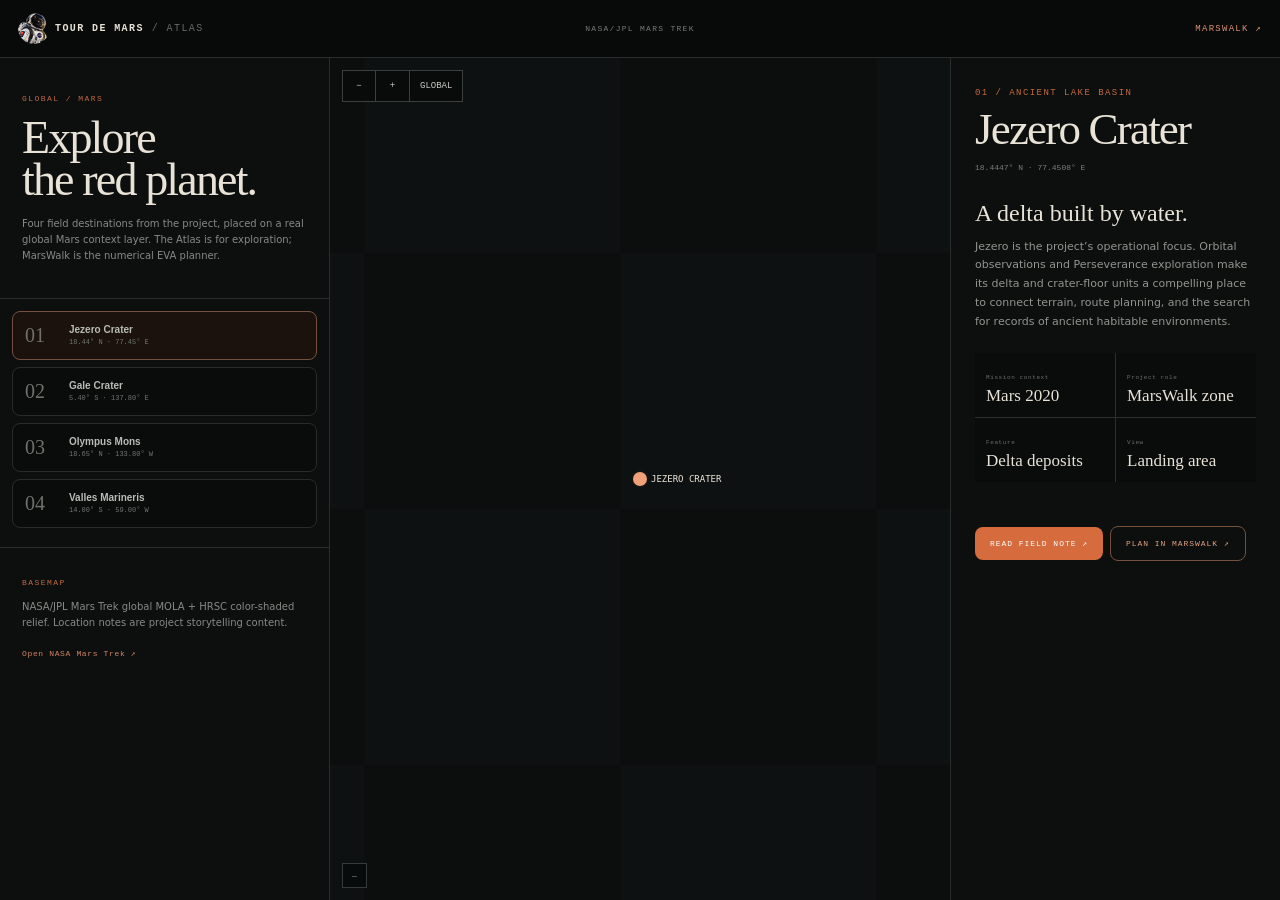
==== atlas.html @ c9bd9276 "Update Tour de Mars test version" ====
<!doctype html>
<html lang="en">
<head>
  <meta charset="utf-8">
  <meta name="viewport" content="width=device-width,initial-scale=1,viewport-fit=cover">
  <meta name="theme-color" content="#070808">
  <meta name="description" content="Tour de Mars Atlas — explore four Martian destinations on a real NASA/JPL Mars Trek global basemap.">
  <title>Mars Atlas — Tour de Mars</title>
  <link rel="stylesheet" href="atlas.css">
  <script defer src="atlas.js"></script>
</head>
<body>
  <header class="atlas-header"><a href="index.html" class="brand"><img src="assets/team-logo.png" alt="Tour de Mars team emblem"><b>TOUR DE MARS</b><span>/ ATLAS</span></a><div id="atlasStatus">NASA/JPL MARS TREK</div><a href="marswalk.html" class="launch">MARSWALK ↗</a></header>
  <main class="atlas-layout">
    <aside class="atlas-sidebar">
      <div class="atlas-intro"><span>GLOBAL / MARS</span><h1>Explore<br>the red planet.</h1><p>Four field destinations from the project, placed on a real global Mars context layer. The Atlas is for exploration; MarsWalk is the numerical EVA planner.</p></div>
      <div class="places" id="placeList">
        <button class="place active" data-place="jezero"><span>01</span><div><b>Jezero Crater</b><small>18.44° N · 77.45° E</small></div></button>
        <button class="place" data-place="gale"><span>02</span><div><b>Gale Crater</b><small>5.40° S · 137.80° E</small></div></button>
        <button class="place" data-place="olympus"><span>03</span><div><b>Olympus Mons</b><small>18.65° N · 133.80° W</small></div></button>
        <button class="place" data-place="valles"><span>04</span><div><b>Valles Marineris</b><small>14.00° S · 59.00° W</small></div></button>
      </div>
      <div class="atlas-source"><span>BASEMAP</span><p>NASA/JPL Mars Trek global MOLA + HRSC color-shaded relief. Location notes are project storytelling content.</p><a href="https://trek.nasa.gov/mars/" target="_blank" rel="noreferrer">Open NASA Mars Trek ↗</a></div>
    </aside>

    <section class="atlas-map-wrap">
      <canvas id="atlasMap" aria-label="Interactive global map of Mars"></canvas>
      <div class="atlas-controls"><button id="atlasZoomOut">−</button><button id="atlasZoomIn">+</button><button id="atlasReset">GLOBAL</button></div>
      <div class="atlas-coords" id="atlasCoords">—</div>
      <div class="atlas-loading" id="atlasLoading"><i></i><b>Loading NASA Mars context</b></div>
    </section>

    <aside class="detail" id="placeDetail"></aside>
  </main>
</body>
</html>
---- atlas.css ----
:root{--bg:#090a0a;--panel:#0d0f0f;--line:#292d2c;--paper:#e8e2d7;--muted:#838781;--copper:#d66b3e;--serif:Georgia,'Times New Roman',serif;--sans:Inter,ui-sans-serif,system-ui,-apple-system,'Segoe UI',sans-serif;--mono:'SFMono-Regular',Consolas,'Liberation Mono',monospace}*{box-sizing:border-box}html,body{height:100%}body{margin:0;background:var(--bg);color:var(--paper);font-family:var(--sans);overflow:hidden}.atlas-header{height:58px;display:grid;grid-template-columns:1fr auto 1fr;align-items:center;border-bottom:1px solid var(--line);padding:0 18px;background:#080909;position:relative;z-index:20}.brand,.launch{color:inherit;text-decoration:none}.brand{display:flex;align-items:center;gap:8px;font:500 10px var(--mono);letter-spacing:.14em}.brand i{width:8px;height:8px;border:2px solid var(--copper);border-radius:50%}.brand span{color:#656a66}.atlas-header>div{font:400 8px var(--mono);letter-spacing:.16em;color:#777c78}.launch{justify-self:end;font:500 9px var(--mono);letter-spacing:.14em;color:#d99572}.atlas-layout{height:calc(100% - 58px);display:grid;grid-template-columns:330px 1fr 330px}.atlas-sidebar,.detail{background:var(--panel);overflow:auto}.atlas-sidebar{border-right:1px solid var(--line)}.detail{border-left:1px solid var(--line)}.atlas-intro{padding:28px 22px 24px;border-bottom:1px solid var(--line)}.atlas-intro>span,.atlas-source>span{font:400 8px var(--mono);letter-spacing:.18em;color:#c06a45}.atlas-intro h1{font:400 46px/.91 var(--serif);letter-spacing:-.04em;margin:12px 0 15px}.atlas-intro p,.atlas-source p{font-size:10px;line-height:1.6;color:#868b86}.places{padding:12px}.place{width:100%;display:grid;grid-template-columns:34px 1fr;gap:10px;align-items:center;text-align:left;background:#0a0c0c;border:1px solid #272c2b;color:#b9bcb6;padding:12px;margin-bottom:7px;cursor:pointer}.place:hover,.place.active{border-color:#76503e;background:#1b120e}.place>span{font:400 20px var(--serif);color:#6f716c}.place b{display:block;font-size:10px}.place small{display:block;font:400 7px var(--mono);color:#6e746f;margin-top:3px}.atlas-source{padding:22px;border-top:1px solid var(--line)}.atlas-source a{color:#d28661;text-decoration:none;font:500 8px var(--mono);letter-spacing:.08em}.atlas-map-wrap{position:relative;background:#050606;overflow:hidden}.atlas-map-wrap canvas{position:absolute;inset:0;width:100%;height:100%;cursor:grab}.atlas-map-wrap canvas:active{cursor:grabbing}.atlas-controls{position:absolute;top:12px;left:12px;display:flex}.atlas-controls button{height:32px;min-width:34px;border:1px solid #39403d;background:rgba(9,11,11,.92);color:#c9cbc5;font:500 9px var(--mono);padding:0 10px}.atlas-controls button+button{border-left:0}.atlas-coords{position:absolute;bottom:12px;left:12px;background:rgba(8,10,10,.9);border:1px solid #343b38;padding:7px 9px;font:400 8px var(--mono);color:#a0a5a0}.atlas-loading{position:absolute;inset:0;display:grid;place-items:center;align-content:center;gap:10px;background:#090b0b;z-index:8;font:500 9px var(--mono);letter-spacing:.1em}.atlas-loading[hidden]{display:none}.atlas-loading i{width:25px;height:25px;border:2px solid #333;border-top-color:var(--copper);border-radius:50%;animation:spin .9s linear infinite}@keyframes spin{to{transform:rotate(360deg)}}.detail{padding:30px 24px}.detail .no{font:400 9px var(--mono);letter-spacing:.16em;color:#c56943}.detail h2{font:400 45px/.95 var(--serif);letter-spacing:-.04em;margin:10px 0 12px}.detail .coords{font:400 8px var(--mono);color:#7a7f7a}.detail p{font-size:11px;line-height:1.7;color:#92958f}.detail h3{font:400 24px var(--serif);margin:28px 0 8px}.fact-grid{display:grid;grid-template-columns:1fr 1fr;gap:1px;background:#2b302e;margin:22px 0}.fact-grid>div{background:#0a0c0c;padding:11px}.fact-grid small{font:400 6px var(--mono);letter-spacing:.1em;color:#686e69}.fact-grid b{display:block;font:400 17px var(--serif);margin-top:3px}.detail a.cta{display:inline-flex;margin-top:22px;background:var(--copper);color:white;text-decoration:none;padding:12px 15px;font:500 8px var(--mono);letter-spacing:.12em}.marker-label{font:500 8px var(--mono)}
@media(max-width:980px){body{overflow:auto}.atlas-layout{height:auto;grid-template-columns:1fr}.atlas-map-wrap{height:65vh;min-height:520px;order:-1}.atlas-sidebar,.detail{border:0;border-top:1px solid var(--line)}.places{display:grid;grid-template-columns:1fr 1fr}.atlas-sidebar{overflow:visible}.detail{overflow:visible}.atlas-header>div{display:none}}
@media(max-width:560px){.atlas-header{grid-template-columns:1fr auto}.brand span{display:none}.places{grid-template-columns:1fr}.atlas-map-wrap{height:58vh;min-height:430px}}
.brand img{width:29px;height:32px;object-fit:contain;display:block}.brand i{display:none}
.detail a.cta+.cta{margin-left:7px}.detail a.cta.secondary{background:transparent;border:1px solid #76503e;color:#e2a37f}

/* Shared visual refinement */
img{border-radius:10px}.brand img{border-radius:7px}.place,.detail .fact-grid,.detail a.cta{border-radius:8px}
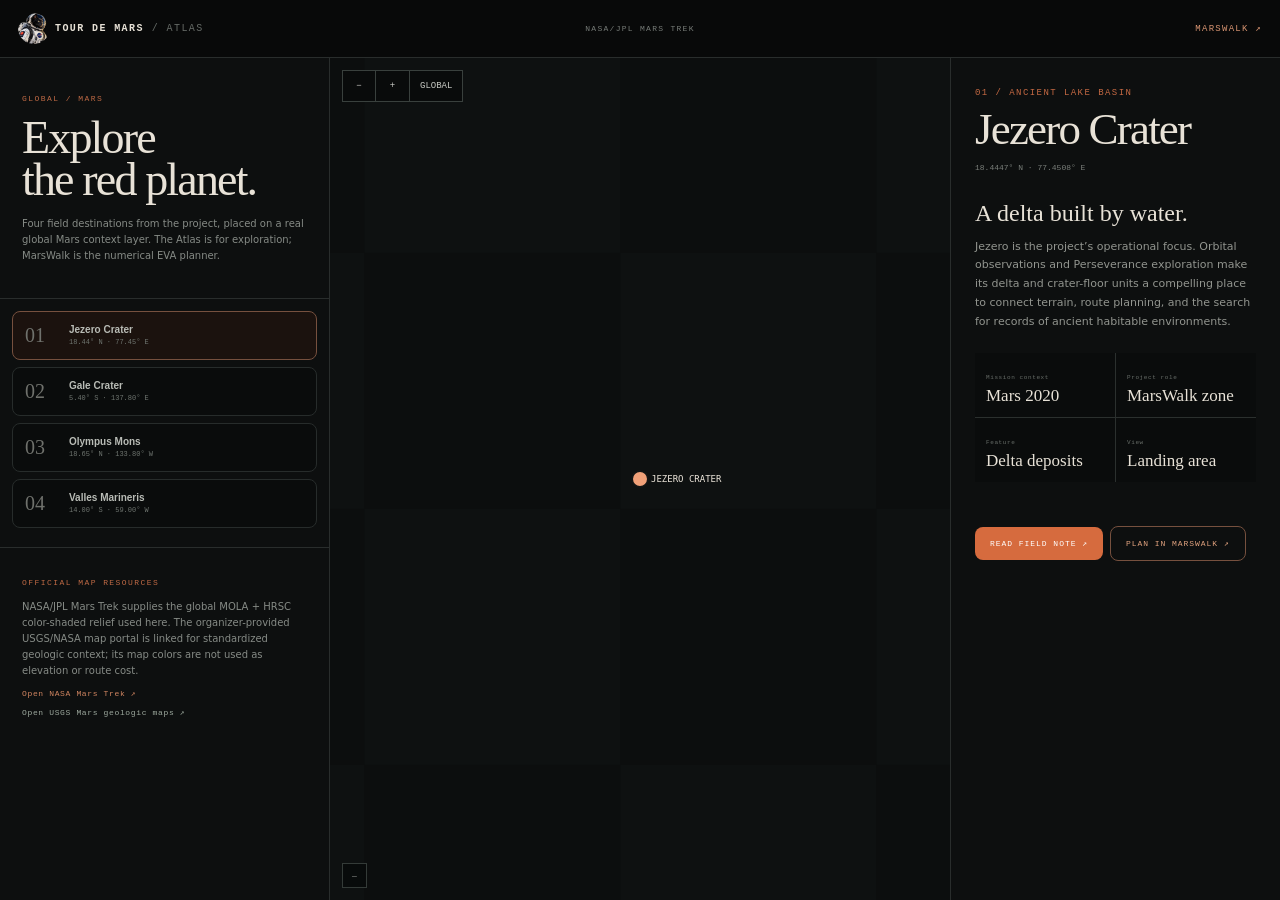
==== commit 325b32be: "Updated test build" ====
--- a/atlas.html
+++ b/atlas.html
@@ -20,7 +20,7 @@
         <button class="place" data-place="olympus"><span>03</span><div><b>Olympus Mons</b><small>18.65° N · 133.80° W</small></div></button>
         <button class="place" data-place="valles"><span>04</span><div><b>Valles Marineris</b><small>14.00° S · 59.00° W</small></div></button>
       </div>
-      <div class="atlas-source"><span>BASEMAP</span><p>NASA/JPL Mars Trek global MOLA + HRSC color-shaded relief. Location notes are project storytelling content.</p><a href="https://trek.nasa.gov/mars/" target="_blank" rel="noreferrer">Open NASA Mars Trek ↗</a></div>
+      <div class="atlas-source"><span>OFFICIAL MAP RESOURCES</span><p>NASA/JPL Mars Trek supplies the global MOLA + HRSC color-shaded relief used here. The organizer-provided USGS/NASA map portal is linked for standardized geologic context; its map colors are not used as elevation or route cost.</p><a href="https://trek.nasa.gov/mars/" target="_blank" rel="noreferrer">Open NASA Mars Trek ↗</a><a href="https://astrogeology-usgs.hub.arcgis.com/pages/interactive-maps-mars" target="_blank" rel="noreferrer">Open USGS Mars geologic maps ↗</a></div>
     </aside>
 
     <section class="atlas-map-wrap">
--- a/atlas.css
+++ b/atlas.css
@@ -1,4 +1,4 @@
-:root{--bg:#090a0a;--panel:#0d0f0f;--line:#292d2c;--paper:#e8e2d7;--muted:#838781;--copper:#d66b3e;--serif:Georgia,'Times New Roman',serif;--sans:Inter,ui-sans-serif,system-ui,-apple-system,'Segoe UI',sans-serif;--mono:'SFMono-Regular',Consolas,'Liberation Mono',monospace}*{box-sizing:border-box}html,body{height:100%}body{margin:0;background:var(--bg);color:var(--paper);font-family:var(--sans);overflow:hidden}.atlas-header{height:58px;display:grid;grid-template-columns:1fr auto 1fr;align-items:center;border-bottom:1px solid var(--line);padding:0 18px;background:#080909;position:relative;z-index:20}.brand,.launch{color:inherit;text-decoration:none}.brand{display:flex;align-items:center;gap:8px;font:500 10px var(--mono);letter-spacing:.14em}.brand i{width:8px;height:8px;border:2px solid var(--copper);border-radius:50%}.brand span{color:#656a66}.atlas-header>div{font:400 8px var(--mono);letter-spacing:.16em;color:#777c78}.launch{justify-self:end;font:500 9px var(--mono);letter-spacing:.14em;color:#d99572}.atlas-layout{height:calc(100% - 58px);display:grid;grid-template-columns:330px 1fr 330px}.atlas-sidebar,.detail{background:var(--panel);overflow:auto}.atlas-sidebar{border-right:1px solid var(--line)}.detail{border-left:1px solid var(--line)}.atlas-intro{padding:28px 22px 24px;border-bottom:1px solid var(--line)}.atlas-intro>span,.atlas-source>span{font:400 8px var(--mono);letter-spacing:.18em;color:#c06a45}.atlas-intro h1{font:400 46px/.91 var(--serif);letter-spacing:-.04em;margin:12px 0 15px}.atlas-intro p,.atlas-source p{font-size:10px;line-height:1.6;color:#868b86}.places{padding:12px}.place{width:100%;display:grid;grid-template-columns:34px 1fr;gap:10px;align-items:center;text-align:left;background:#0a0c0c;border:1px solid #272c2b;color:#b9bcb6;padding:12px;margin-bottom:7px;cursor:pointer}.place:hover,.place.active{border-color:#76503e;background:#1b120e}.place>span{font:400 20px var(--serif);color:#6f716c}.place b{display:block;font-size:10px}.place small{display:block;font:400 7px var(--mono);color:#6e746f;margin-top:3px}.atlas-source{padding:22px;border-top:1px solid var(--line)}.atlas-source a{color:#d28661;text-decoration:none;font:500 8px var(--mono);letter-spacing:.08em}.atlas-map-wrap{position:relative;background:#050606;overflow:hidden}.atlas-map-wrap canvas{position:absolute;inset:0;width:100%;height:100%;cursor:grab}.atlas-map-wrap canvas:active{cursor:grabbing}.atlas-controls{position:absolute;top:12px;left:12px;display:flex}.atlas-controls button{height:32px;min-width:34px;border:1px solid #39403d;background:rgba(9,11,11,.92);color:#c9cbc5;font:500 9px var(--mono);padding:0 10px}.atlas-controls button+button{border-left:0}.atlas-coords{position:absolute;bottom:12px;left:12px;background:rgba(8,10,10,.9);border:1px solid #343b38;padding:7px 9px;font:400 8px var(--mono);color:#a0a5a0}.atlas-loading{position:absolute;inset:0;display:grid;place-items:center;align-content:center;gap:10px;background:#090b0b;z-index:8;font:500 9px var(--mono);letter-spacing:.1em}.atlas-loading[hidden]{display:none}.atlas-loading i{width:25px;height:25px;border:2px solid #333;border-top-color:var(--copper);border-radius:50%;animation:spin .9s linear infinite}@keyframes spin{to{transform:rotate(360deg)}}.detail{padding:30px 24px}.detail .no{font:400 9px var(--mono);letter-spacing:.16em;color:#c56943}.detail h2{font:400 45px/.95 var(--serif);letter-spacing:-.04em;margin:10px 0 12px}.detail .coords{font:400 8px var(--mono);color:#7a7f7a}.detail p{font-size:11px;line-height:1.7;color:#92958f}.detail h3{font:400 24px var(--serif);margin:28px 0 8px}.fact-grid{display:grid;grid-template-columns:1fr 1fr;gap:1px;background:#2b302e;margin:22px 0}.fact-grid>div{background:#0a0c0c;padding:11px}.fact-grid small{font:400 6px var(--mono);letter-spacing:.1em;color:#686e69}.fact-grid b{display:block;font:400 17px var(--serif);margin-top:3px}.detail a.cta{display:inline-flex;margin-top:22px;background:var(--copper);color:white;text-decoration:none;padding:12px 15px;font:500 8px var(--mono);letter-spacing:.12em}.marker-label{font:500 8px var(--mono)}
+:root{--bg:#090a0a;--panel:#0d0f0f;--line:#292d2c;--paper:#e8e2d7;--muted:#838781;--copper:#d66b3e;--serif:Georgia,'Times New Roman',serif;--sans:Inter,ui-sans-serif,system-ui,-apple-system,'Segoe UI',sans-serif;--mono:'SFMono-Regular',Consolas,'Liberation Mono',monospace}*{box-sizing:border-box}html,body{height:100%}body{margin:0;background:var(--bg);color:var(--paper);font-family:var(--sans);overflow:hidden}.atlas-header{height:58px;display:grid;grid-template-columns:1fr auto 1fr;align-items:center;border-bottom:1px solid var(--line);padding:0 18px;background:#080909;position:relative;z-index:20}.brand,.launch{color:inherit;text-decoration:none}.brand{display:flex;align-items:center;gap:8px;font:500 10px var(--mono);letter-spacing:.14em}.brand i{width:8px;height:8px;border:2px solid var(--copper);border-radius:50%}.brand span{color:#656a66}.atlas-header>div{font:400 8px var(--mono);letter-spacing:.16em;color:#777c78}.launch{justify-self:end;font:500 9px var(--mono);letter-spacing:.14em;color:#d99572}.atlas-layout{height:calc(100% - 58px);display:grid;grid-template-columns:330px 1fr 330px}.atlas-sidebar,.detail{background:var(--panel);overflow:auto}.atlas-sidebar{border-right:1px solid var(--line)}.detail{border-left:1px solid var(--line)}.atlas-intro{padding:28px 22px 24px;border-bottom:1px solid var(--line)}.atlas-intro>span,.atlas-source>span{font:400 8px var(--mono);letter-spacing:.18em;color:#c06a45}.atlas-intro h1{font:400 46px/.91 var(--serif);letter-spacing:-.04em;margin:12px 0 15px}.atlas-intro p,.atlas-source p{font-size:10px;line-height:1.6;color:#868b86}.places{padding:12px}.place{width:100%;display:grid;grid-template-columns:34px 1fr;gap:10px;align-items:center;text-align:left;background:#0a0c0c;border:1px solid #272c2b;color:#b9bcb6;padding:12px;margin-bottom:7px;cursor:pointer}.place:hover,.place.active{border-color:#76503e;background:#1b120e}.place>span{font:400 20px var(--serif);color:#6f716c}.place b{display:block;font-size:10px}.place small{display:block;font:400 7px var(--mono);color:#6e746f;margin-top:3px}.atlas-source{padding:22px;border-top:1px solid var(--line)}.atlas-source a{display:block;color:#d28661;text-decoration:none;font:500 8px var(--mono);letter-spacing:.08em;margin-top:10px}.atlas-source a+a{color:#9eaa9f}.atlas-map-wrap{position:relative;background:#050606;overflow:hidden}.atlas-map-wrap canvas{position:absolute;inset:0;width:100%;height:100%;cursor:grab}.atlas-map-wrap canvas:active{cursor:grabbing}.atlas-controls{position:absolute;top:12px;left:12px;display:flex}.atlas-controls button{height:32px;min-width:34px;border:1px solid #39403d;background:rgba(9,11,11,.92);color:#c9cbc5;font:500 9px var(--mono);padding:0 10px}.atlas-controls button+button{border-left:0}.atlas-coords{position:absolute;bottom:12px;left:12px;background:rgba(8,10,10,.9);border:1px solid #343b38;padding:7px 9px;font:400 8px var(--mono);color:#a0a5a0}.atlas-loading{position:absolute;inset:0;display:grid;place-items:center;align-content:center;gap:10px;background:#090b0b;z-index:8;font:500 9px var(--mono);letter-spacing:.1em}.atlas-loading[hidden]{display:none}.atlas-loading i{width:25px;height:25px;border:2px solid #333;border-top-color:var(--copper);border-radius:50%;animation:spin .9s linear infinite}@keyframes spin{to{transform:rotate(360deg)}}.detail{padding:30px 24px}.detail .no{font:400 9px var(--mono);letter-spacing:.16em;color:#c56943}.detail h2{font:400 45px/.95 var(--serif);letter-spacing:-.04em;margin:10px 0 12px}.detail .coords{font:400 8px var(--mono);color:#7a7f7a}.detail p{font-size:11px;line-height:1.7;color:#92958f}.detail h3{font:400 24px var(--serif);margin:28px 0 8px}.fact-grid{display:grid;grid-template-columns:1fr 1fr;gap:1px;background:#2b302e;margin:22px 0}.fact-grid>div{background:#0a0c0c;padding:11px}.fact-grid small{font:400 6px var(--mono);letter-spacing:.1em;color:#686e69}.fact-grid b{display:block;font:400 17px var(--serif);margin-top:3px}.detail a.cta{display:inline-flex;margin-top:22px;background:var(--copper);color:white;text-decoration:none;padding:12px 15px;font:500 8px var(--mono);letter-spacing:.12em}.marker-label{font:500 8px var(--mono)}
 @media(max-width:980px){body{overflow:auto}.atlas-layout{height:auto;grid-template-columns:1fr}.atlas-map-wrap{height:65vh;min-height:520px;order:-1}.atlas-sidebar,.detail{border:0;border-top:1px solid var(--line)}.places{display:grid;grid-template-columns:1fr 1fr}.atlas-sidebar{overflow:visible}.detail{overflow:visible}.atlas-header>div{display:none}}
 @media(max-width:560px){.atlas-header{grid-template-columns:1fr auto}.brand span{display:none}.places{grid-template-columns:1fr}.atlas-map-wrap{height:58vh;min-height:430px}}
 .brand img{width:29px;height:32px;object-fit:contain;display:block}.brand i{display:none}
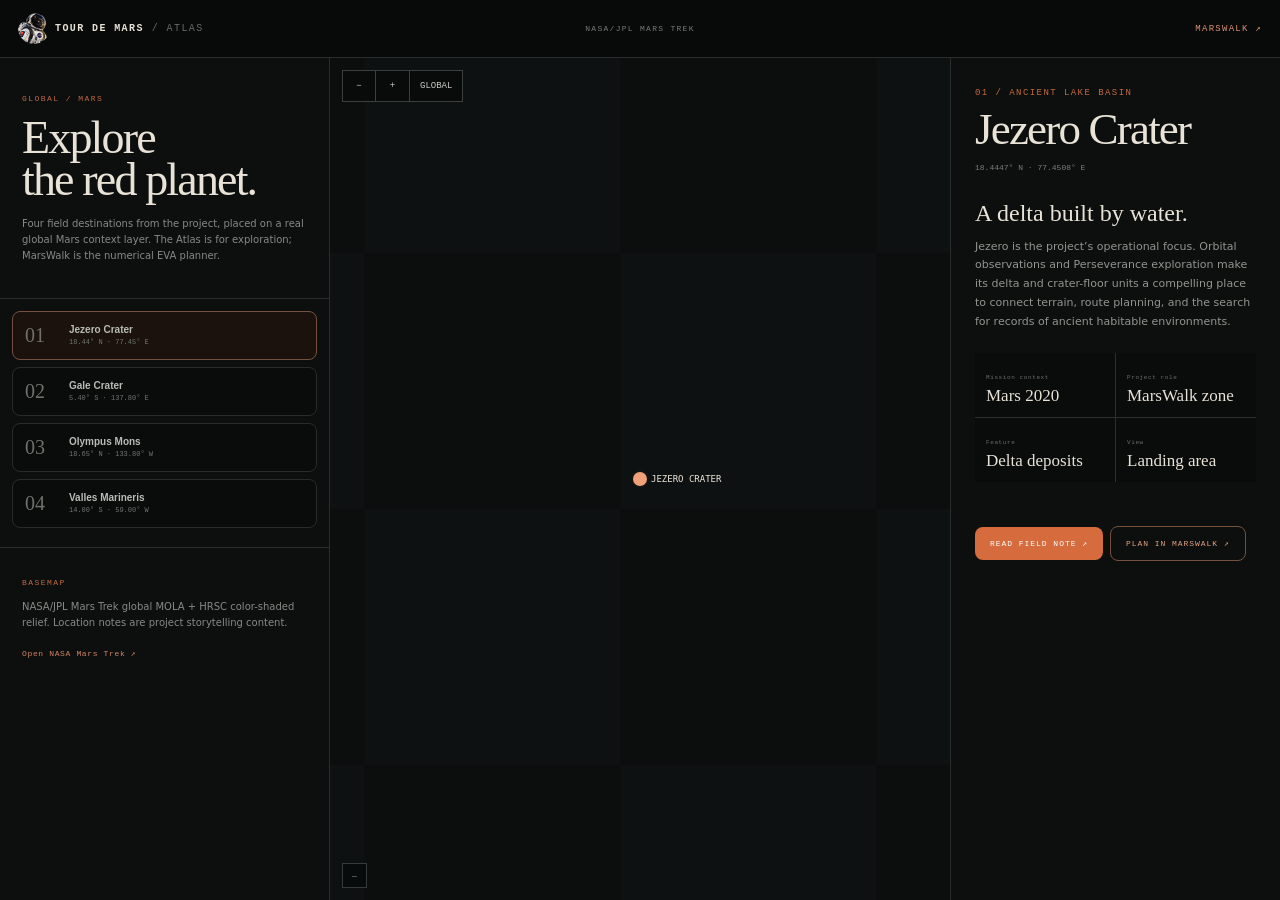
==== commit 222d1dc4: "Final 240 sec version" ====
--- a/atlas.html
+++ b/atlas.html
@@ -20,7 +20,7 @@
         <button class="place" data-place="olympus"><span>03</span><div><b>Olympus Mons</b><small>18.65° N · 133.80° W</small></div></button>
         <button class="place" data-place="valles"><span>04</span><div><b>Valles Marineris</b><small>14.00° S · 59.00° W</small></div></button>
       </div>
-      <div class="atlas-source"><span>OFFICIAL MAP RESOURCES</span><p>NASA/JPL Mars Trek supplies the global MOLA + HRSC color-shaded relief used here. The organizer-provided USGS/NASA map portal is linked for standardized geologic context; its map colors are not used as elevation or route cost.</p><a href="https://trek.nasa.gov/mars/" target="_blank" rel="noreferrer">Open NASA Mars Trek ↗</a><a href="https://astrogeology-usgs.hub.arcgis.com/pages/interactive-maps-mars" target="_blank" rel="noreferrer">Open USGS Mars geologic maps ↗</a></div>
+      <div class="atlas-source"><span>BASEMAP</span><p>NASA/JPL Mars Trek global MOLA + HRSC color-shaded relief. Location notes are project storytelling content.</p><a href="https://trek.nasa.gov/mars/" target="_blank" rel="noreferrer">Open NASA Mars Trek ↗</a></div>
     </aside>
 
     <section class="atlas-map-wrap">
--- a/atlas.css
+++ b/atlas.css
@@ -1,4 +1,4 @@
-:root{--bg:#090a0a;--panel:#0d0f0f;--line:#292d2c;--paper:#e8e2d7;--muted:#838781;--copper:#d66b3e;--serif:Georgia,'Times New Roman',serif;--sans:Inter,ui-sans-serif,system-ui,-apple-system,'Segoe UI',sans-serif;--mono:'SFMono-Regular',Consolas,'Liberation Mono',monospace}*{box-sizing:border-box}html,body{height:100%}body{margin:0;background:var(--bg);color:var(--paper);font-family:var(--sans);overflow:hidden}.atlas-header{height:58px;display:grid;grid-template-columns:1fr auto 1fr;align-items:center;border-bottom:1px solid var(--line);padding:0 18px;background:#080909;position:relative;z-index:20}.brand,.launch{color:inherit;text-decoration:none}.brand{display:flex;align-items:center;gap:8px;font:500 10px var(--mono);letter-spacing:.14em}.brand i{width:8px;height:8px;border:2px solid var(--copper);border-radius:50%}.brand span{color:#656a66}.atlas-header>div{font:400 8px var(--mono);letter-spacing:.16em;color:#777c78}.launch{justify-self:end;font:500 9px var(--mono);letter-spacing:.14em;color:#d99572}.atlas-layout{height:calc(100% - 58px);display:grid;grid-template-columns:330px 1fr 330px}.atlas-sidebar,.detail{background:var(--panel);overflow:auto}.atlas-sidebar{border-right:1px solid var(--line)}.detail{border-left:1px solid var(--line)}.atlas-intro{padding:28px 22px 24px;border-bottom:1px solid var(--line)}.atlas-intro>span,.atlas-source>span{font:400 8px var(--mono);letter-spacing:.18em;color:#c06a45}.atlas-intro h1{font:400 46px/.91 var(--serif);letter-spacing:-.04em;margin:12px 0 15px}.atlas-intro p,.atlas-source p{font-size:10px;line-height:1.6;color:#868b86}.places{padding:12px}.place{width:100%;display:grid;grid-template-columns:34px 1fr;gap:10px;align-items:center;text-align:left;background:#0a0c0c;border:1px solid #272c2b;color:#b9bcb6;padding:12px;margin-bottom:7px;cursor:pointer}.place:hover,.place.active{border-color:#76503e;background:#1b120e}.place>span{font:400 20px var(--serif);color:#6f716c}.place b{display:block;font-size:10px}.place small{display:block;font:400 7px var(--mono);color:#6e746f;margin-top:3px}.atlas-source{padding:22px;border-top:1px solid var(--line)}.atlas-source a{display:block;color:#d28661;text-decoration:none;font:500 8px var(--mono);letter-spacing:.08em;margin-top:10px}.atlas-source a+a{color:#9eaa9f}.atlas-map-wrap{position:relative;background:#050606;overflow:hidden}.atlas-map-wrap canvas{position:absolute;inset:0;width:100%;height:100%;cursor:grab}.atlas-map-wrap canvas:active{cursor:grabbing}.atlas-controls{position:absolute;top:12px;left:12px;display:flex}.atlas-controls button{height:32px;min-width:34px;border:1px solid #39403d;background:rgba(9,11,11,.92);color:#c9cbc5;font:500 9px var(--mono);padding:0 10px}.atlas-controls button+button{border-left:0}.atlas-coords{position:absolute;bottom:12px;left:12px;background:rgba(8,10,10,.9);border:1px solid #343b38;padding:7px 9px;font:400 8px var(--mono);color:#a0a5a0}.atlas-loading{position:absolute;inset:0;display:grid;place-items:center;align-content:center;gap:10px;background:#090b0b;z-index:8;font:500 9px var(--mono);letter-spacing:.1em}.atlas-loading[hidden]{display:none}.atlas-loading i{width:25px;height:25px;border:2px solid #333;border-top-color:var(--copper);border-radius:50%;animation:spin .9s linear infinite}@keyframes spin{to{transform:rotate(360deg)}}.detail{padding:30px 24px}.detail .no{font:400 9px var(--mono);letter-spacing:.16em;color:#c56943}.detail h2{font:400 45px/.95 var(--serif);letter-spacing:-.04em;margin:10px 0 12px}.detail .coords{font:400 8px var(--mono);color:#7a7f7a}.detail p{font-size:11px;line-height:1.7;color:#92958f}.detail h3{font:400 24px var(--serif);margin:28px 0 8px}.fact-grid{display:grid;grid-template-columns:1fr 1fr;gap:1px;background:#2b302e;margin:22px 0}.fact-grid>div{background:#0a0c0c;padding:11px}.fact-grid small{font:400 6px var(--mono);letter-spacing:.1em;color:#686e69}.fact-grid b{display:block;font:400 17px var(--serif);margin-top:3px}.detail a.cta{display:inline-flex;margin-top:22px;background:var(--copper);color:white;text-decoration:none;padding:12px 15px;font:500 8px var(--mono);letter-spacing:.12em}.marker-label{font:500 8px var(--mono)}
+:root{--bg:#090a0a;--panel:#0d0f0f;--line:#292d2c;--paper:#e8e2d7;--muted:#838781;--copper:#d66b3e;--serif:Georgia,'Times New Roman',serif;--sans:Inter,ui-sans-serif,system-ui,-apple-system,'Segoe UI',sans-serif;--mono:'SFMono-Regular',Consolas,'Liberation Mono',monospace}*{box-sizing:border-box}html,body{height:100%}body{margin:0;background:var(--bg);color:var(--paper);font-family:var(--sans);overflow:hidden}.atlas-header{height:58px;display:grid;grid-template-columns:1fr auto 1fr;align-items:center;border-bottom:1px solid var(--line);padding:0 18px;background:#080909;position:relative;z-index:20}.brand,.launch{color:inherit;text-decoration:none}.brand{display:flex;align-items:center;gap:8px;font:500 10px var(--mono);letter-spacing:.14em}.brand i{width:8px;height:8px;border:2px solid var(--copper);border-radius:50%}.brand span{color:#656a66}.atlas-header>div{font:400 8px var(--mono);letter-spacing:.16em;color:#777c78}.launch{justify-self:end;font:500 9px var(--mono);letter-spacing:.14em;color:#d99572}.atlas-layout{height:calc(100% - 58px);display:grid;grid-template-columns:330px 1fr 330px}.atlas-sidebar,.detail{background:var(--panel);overflow:auto}.atlas-sidebar{border-right:1px solid var(--line)}.detail{border-left:1px solid var(--line)}.atlas-intro{padding:28px 22px 24px;border-bottom:1px solid var(--line)}.atlas-intro>span,.atlas-source>span{font:400 8px var(--mono);letter-spacing:.18em;color:#c06a45}.atlas-intro h1{font:400 46px/.91 var(--serif);letter-spacing:-.04em;margin:12px 0 15px}.atlas-intro p,.atlas-source p{font-size:10px;line-height:1.6;color:#868b86}.places{padding:12px}.place{width:100%;display:grid;grid-template-columns:34px 1fr;gap:10px;align-items:center;text-align:left;background:#0a0c0c;border:1px solid #272c2b;color:#b9bcb6;padding:12px;margin-bottom:7px;cursor:pointer}.place:hover,.place.active{border-color:#76503e;background:#1b120e}.place>span{font:400 20px var(--serif);color:#6f716c}.place b{display:block;font-size:10px}.place small{display:block;font:400 7px var(--mono);color:#6e746f;margin-top:3px}.atlas-source{padding:22px;border-top:1px solid var(--line)}.atlas-source a{color:#d28661;text-decoration:none;font:500 8px var(--mono);letter-spacing:.08em}.atlas-map-wrap{position:relative;background:#050606;overflow:hidden}.atlas-map-wrap canvas{position:absolute;inset:0;width:100%;height:100%;cursor:grab}.atlas-map-wrap canvas:active{cursor:grabbing}.atlas-controls{position:absolute;top:12px;left:12px;display:flex}.atlas-controls button{height:32px;min-width:34px;border:1px solid #39403d;background:rgba(9,11,11,.92);color:#c9cbc5;font:500 9px var(--mono);padding:0 10px}.atlas-controls button+button{border-left:0}.atlas-coords{position:absolute;bottom:12px;left:12px;background:rgba(8,10,10,.9);border:1px solid #343b38;padding:7px 9px;font:400 8px var(--mono);color:#a0a5a0}.atlas-loading{position:absolute;inset:0;display:grid;place-items:center;align-content:center;gap:10px;background:#090b0b;z-index:8;font:500 9px var(--mono);letter-spacing:.1em}.atlas-loading[hidden]{display:none}.atlas-loading i{width:25px;height:25px;border:2px solid #333;border-top-color:var(--copper);border-radius:50%;animation:spin .9s linear infinite}@keyframes spin{to{transform:rotate(360deg)}}.detail{padding:30px 24px}.detail .no{font:400 9px var(--mono);letter-spacing:.16em;color:#c56943}.detail h2{font:400 45px/.95 var(--serif);letter-spacing:-.04em;margin:10px 0 12px}.detail .coords{font:400 8px var(--mono);color:#7a7f7a}.detail p{font-size:11px;line-height:1.7;color:#92958f}.detail h3{font:400 24px var(--serif);margin:28px 0 8px}.fact-grid{display:grid;grid-template-columns:1fr 1fr;gap:1px;background:#2b302e;margin:22px 0}.fact-grid>div{background:#0a0c0c;padding:11px}.fact-grid small{font:400 6px var(--mono);letter-spacing:.1em;color:#686e69}.fact-grid b{display:block;font:400 17px var(--serif);margin-top:3px}.detail a.cta{display:inline-flex;margin-top:22px;background:var(--copper);color:white;text-decoration:none;padding:12px 15px;font:500 8px var(--mono);letter-spacing:.12em}.marker-label{font:500 8px var(--mono)}
 @media(max-width:980px){body{overflow:auto}.atlas-layout{height:auto;grid-template-columns:1fr}.atlas-map-wrap{height:65vh;min-height:520px;order:-1}.atlas-sidebar,.detail{border:0;border-top:1px solid var(--line)}.places{display:grid;grid-template-columns:1fr 1fr}.atlas-sidebar{overflow:visible}.detail{overflow:visible}.atlas-header>div{display:none}}
 @media(max-width:560px){.atlas-header{grid-template-columns:1fr auto}.brand span{display:none}.places{grid-template-columns:1fr}.atlas-map-wrap{height:58vh;min-height:430px}}
 .brand img{width:29px;height:32px;object-fit:contain;display:block}.brand i{display:none}
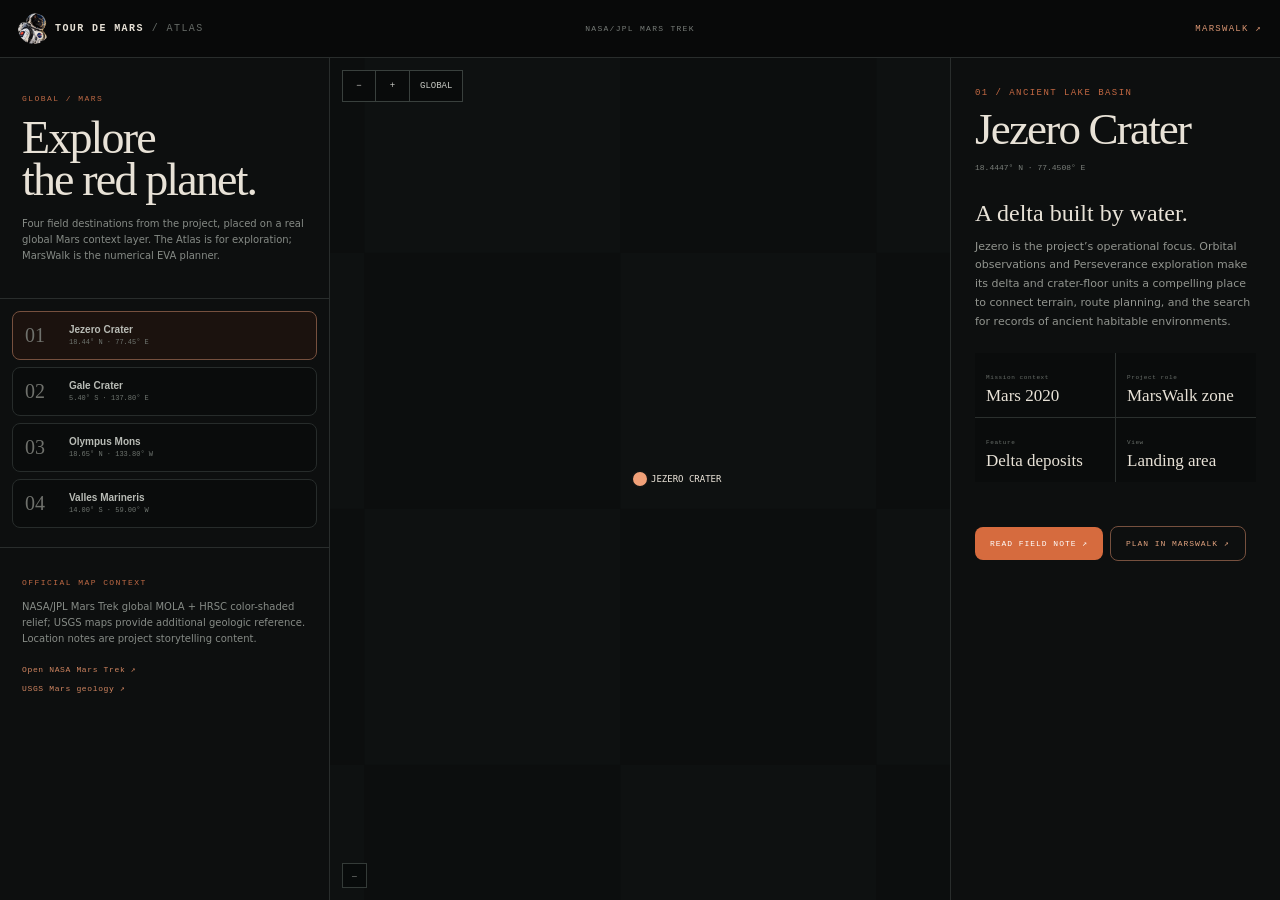
==== commit 602c645b: "fixed some" ====
--- a/atlas.html
+++ b/atlas.html
@@ -20,7 +20,7 @@
         <button class="place" data-place="olympus"><span>03</span><div><b>Olympus Mons</b><small>18.65° N · 133.80° W</small></div></button>
         <button class="place" data-place="valles"><span>04</span><div><b>Valles Marineris</b><small>14.00° S · 59.00° W</small></div></button>
       </div>
-      <div class="atlas-source"><span>BASEMAP</span><p>NASA/JPL Mars Trek global MOLA + HRSC color-shaded relief. Location notes are project storytelling content.</p><a href="https://trek.nasa.gov/mars/" target="_blank" rel="noreferrer">Open NASA Mars Trek ↗</a></div>
+      <div class="atlas-source"><span>OFFICIAL MAP CONTEXT</span><p>NASA/JPL Mars Trek global MOLA + HRSC color-shaded relief; USGS maps provide additional geologic reference. Location notes are project storytelling content.</p><a href="https://trek.nasa.gov/mars/" target="_blank" rel="noreferrer">Open NASA Mars Trek ↗</a><a href="https://astrogeology-usgs.hub.arcgis.com/pages/interactive-maps-mars" target="_blank" rel="noopener noreferrer">USGS Mars geology ↗</a></div>
     </aside>
 
     <section class="atlas-map-wrap">
--- a/atlas.css
+++ b/atlas.css
@@ -6,3 +6,5 @@
 
 /* Shared visual refinement */
 img{border-radius:10px}.brand img{border-radius:7px}.place,.detail .fact-grid,.detail a.cta{border-radius:8px}
+
+.atlas-source a+a{display:block;margin-top:8px}
